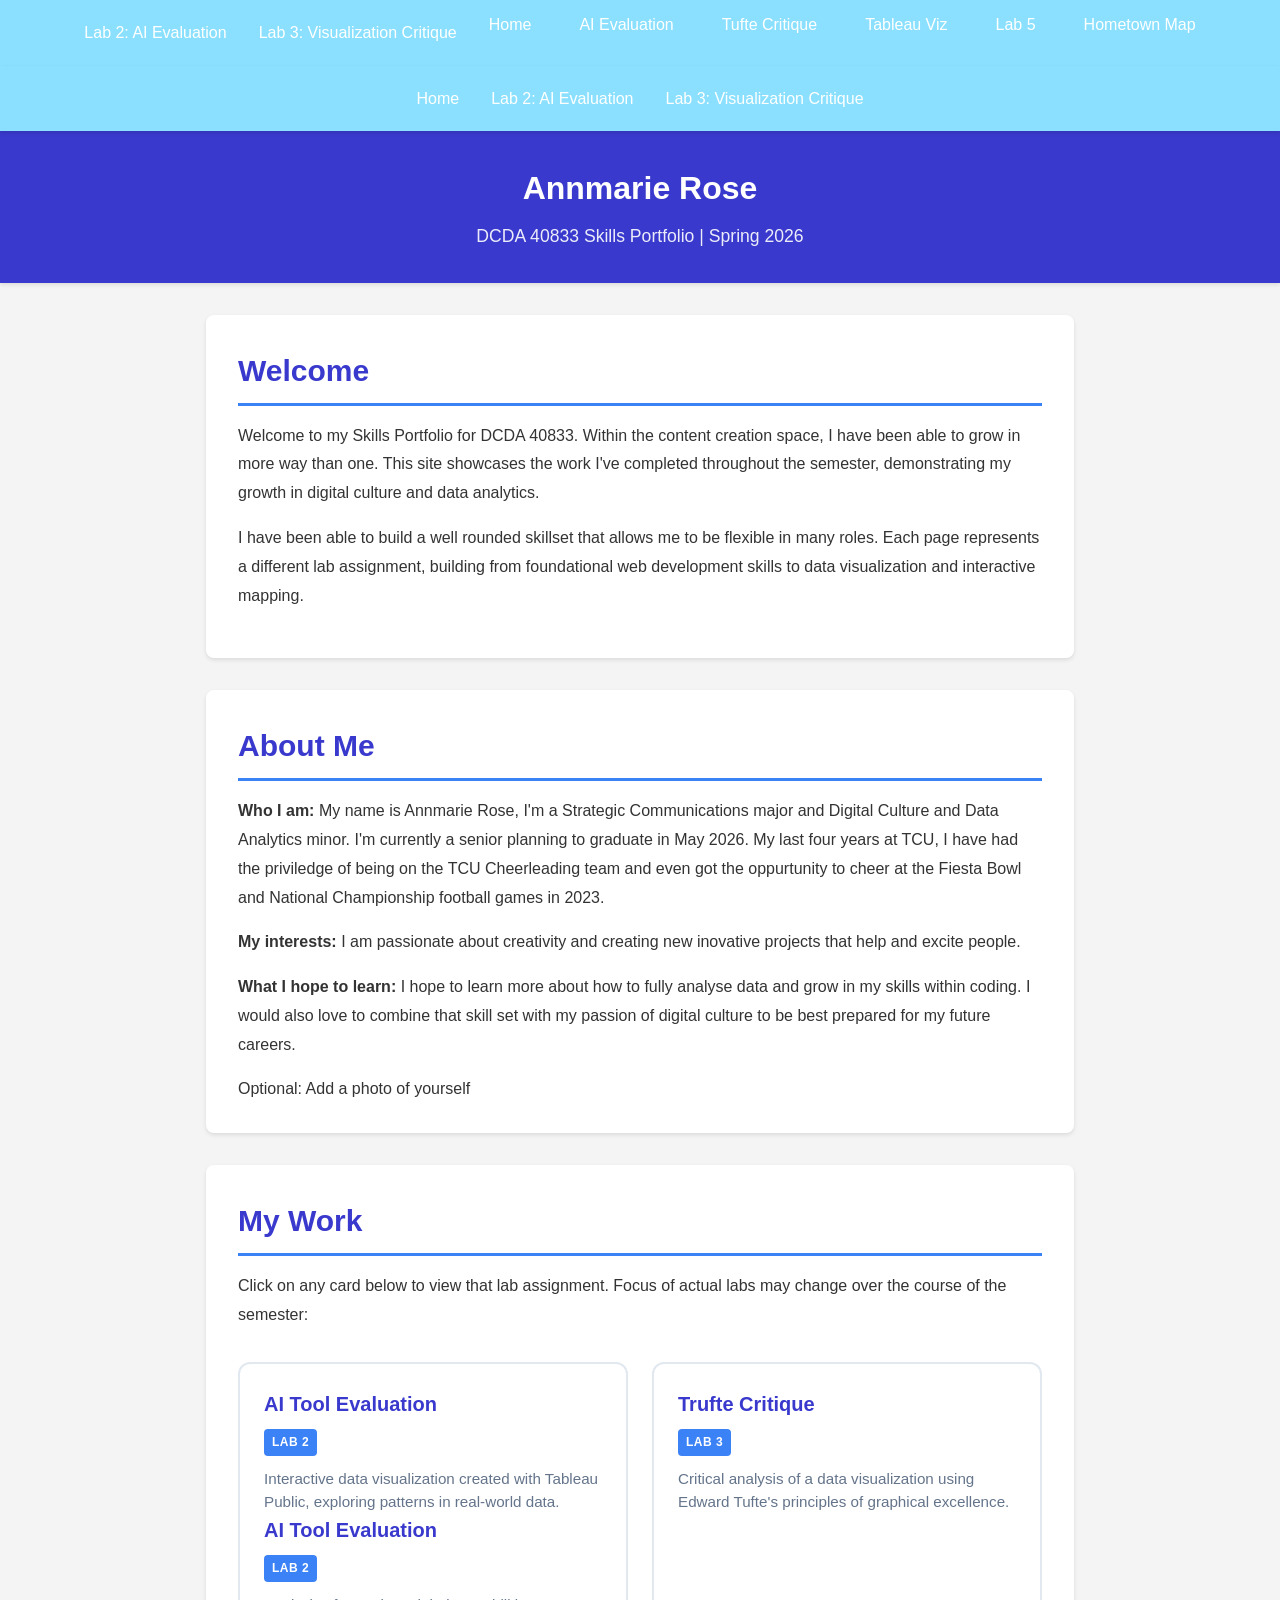
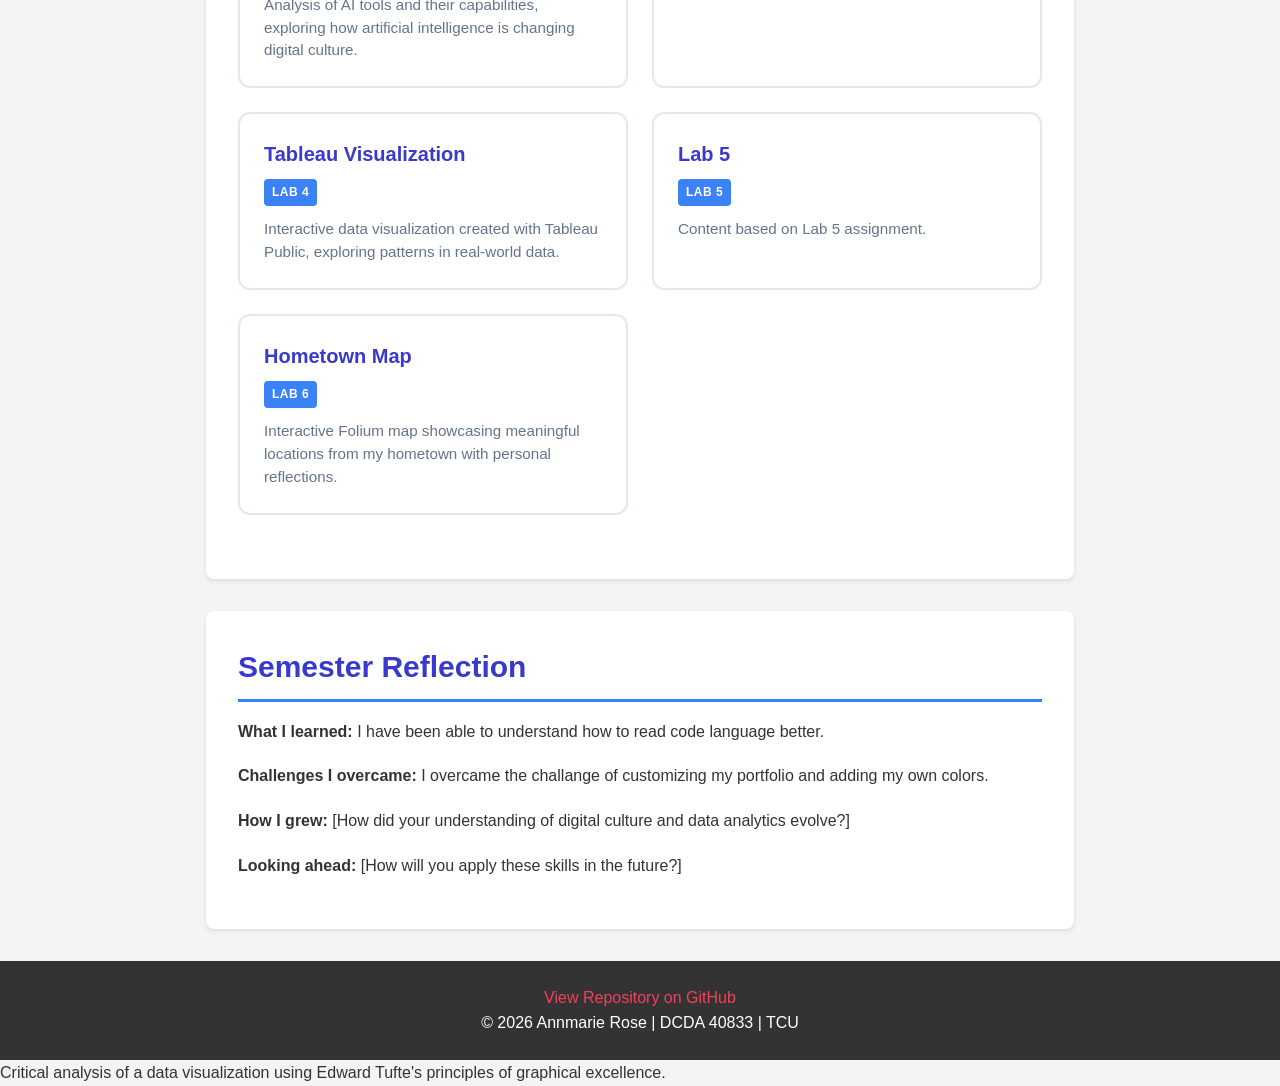
==== index.html @ 7453ef2d "Update index.html" ====
<!DOCTYPE html>
<html lang="en">
<head>
    <meta charset="UTF-8">
    <meta name="viewport" content="width=device-width, initial-scale=1.0">
    <meta name="description" content="Skills Portfolio showcasing work from DCDA 40833">
    <meta name="author" content="Your Name">
    <title>Annmarie Rose | DCDA 40833 Skills Portfolio</title>
    <link rel="stylesheet" href="css/styles.css">
</head>
<body>
    <!-- Navigation: Links to all portfolio pages -->
    <nav>
        <a href="lab02.html">Lab 2: AI Evaluation</a>
        <a href="lab03.html">Lab 3: Visualization Critique</a>
        <ul>
            <li><a href="index.html">Home</a></li>
            <li><a href="ai-evaluation.html">AI Evaluation</a></li>
            <li><a href="tufte-critique.html">Tufte Critique</a></li>
            <li><a href="tableau-visualization.html">Tableau Viz</a></li>
            <li><a href="lab05.html">Lab 5</a></li>
            <li><a href="hometown-map.html">Hometown Map</a></li>
        </ul>
    </nav>
    <nav>
    <a href="index.html">Home</a>
    <a href="lab02.html">Lab 2: AI Evaluation</a>
    <a href="lab03.html">Lab 3: Visualization Critique</a>
</nav>

    <!-- Header: Your name and course info -->
    <header>
        <h1>Annmarie Rose</h1>
        <p>DCDA 40833 Skills Portfolio | Spring 2026</p>
    </header>

    <main>
        <!-- Welcome Section: Brief introduction to your portfolio -->
        <section id="welcome">
            <h2>Welcome</h2>
            <!-- TODO: Write a brief introduction (2-3 sentences) about your portfolio -->
            <p>Welcome to my Skills Portfolio for DCDA 40833. Within the content creation space, I have been able to grow in more way than one. This site showcases the work I've completed throughout the semester, demonstrating my growth in digital culture and data analytics.</p>
            <p>I have been able to build a well rounded skillset that allows me to be flexible in many roles. Each page represents a different lab assignment, building from foundational web development skills to data visualization and interactive mapping.</p>
        </section>
<!-- I really liked the sample sentances, so i added onto those to make it sound more like me, but still professional and focus on my passion for content creation -->
        <!-- About Section: Tell visitors about yourself -->
        <section id="about">
            <h2>About Me</h2>
            <!-- TODO: Replace this placeholder content with information about yourself -->
            <p><strong>Who I am:</strong> My name is Annmarie Rose, I'm a Strategic Communications major and Digital Culture and Data Analytics minor. I'm currently a senior planning to graduate in May 2026. My last four years at TCU, I have had the priviledge of being on the TCU Cheerleading team and even got the oppurtunity to cheer at the Fiesta Bowl and National Championship football games in 2023. </p>
            <p><strong>My interests:</strong> I am passionate about creativity and creating new inovative projects that help and excite people.</p>
            <p><strong>What I hope to learn:</strong> I hope to learn more about how to fully analyse data and grow in my skills within coding. I would also love to combine that skill set with my passion of digital culture to be best prepared for my future careers.</p>
<!-- I chose to answer these questions this because I want people to see that I am a positive and hard working idividual who is always willing to learn and grow. -->
            Optional: Add a photo of yourself
    
            <!--
            <figure class="viz-container">
                <img src="images/profile-photo.jpg" alt="Annmarie Rose">
            </figure>
            -->
            <!-- I chose this picture of me because it is professional, light and has a positive feel, and fits my blue theme -->
        </section>
<!-- I chose the colors to be blue throughout my website because i think blue is refreshing and is also my favorite color -->
        <!-- Portfolio Section: Links to all lab pages -->
        <section id="portfolio">
            <h2>My Work</h2>
            <p>Click on any card below to view that lab assignment. Focus of actual labs may change over the course of the semester:</p>
<!-- I left this the way it was becauase it is clear and straight to the point -->
            <!-- Portfolio Grid: Cards linking to each lab page -->
            <div class="portfolio-grid">

                <!-- Lab 2: AI Tool Evaluation -->
                    <a href="lab02.html" class="portfolio-card">
                    <h3>AI Tool Evaluation</h3>
                    <span class="lab-tag">Lab 2</span>
                    <p>Interactive data visualization created with Tableau Public, exploring patterns in real-world data.</p>
                    <h3>AI Tool Evaluation</h3>
                    <span class="lab-tag">Lab 2</span>
                    <p>Analysis of AI tools and their capabilities, exploring how artificial intelligence is changing digital culture.</p>
                </a>

                <!-- Lab 3: Tufte Critique -->
                <a href="lab03.html" class="portfolio-card">
                    <h3>Trufte Critique</h3>
                    <span class="lab-tag">Lab 3</span>
                    <p>Critical analysis of a data visualization using Edward Tufte's principles of graphical excellence.</p>
                </a>

                <!-- Lab 4: Tableau Visualization -->
                <a href="lob04.html" class="portfolio-card">
                    <h3>Tableau Visualization</h3>
                    <span class="lab-tag">Lab 4</span>
                    <p>Interactive data visualization created with Tableau Public, exploring patterns in real-world data.</p>
                </a>

                <!-- Lab 5: TBD -->
                <a href="lab5.html" class="portfolio-card">
                    <h3>Lab 5</h3>
                    <span class="lab-tag">Lab 5</span>
                    <p>Content based on Lab 5 assignment.</p>
                </a>

                <!-- Lab 6: Hometown Map -->
                <a href="hometown-map.html" class="portfolio-card">
                    <h3>Hometown Map</h3>
                    <span class="lab-tag">Lab 6</span>
                    <p>Interactive Folium map showcasing meaningful locations from my hometown with personal reflections.</p>
                </a>

            </div>
        </section>

        <!-- Reflection Section: Optional semester reflection -->
        <section id="reflection">
            <h2>Semester Reflection</h2>
            <!-- TODO: After completing all labs, write a reflection on your growth -->
            <p><strong>What I learned:</strong> I have been able to understand how to read code language better.</p>
            <p><strong>Challenges I overcame:</strong> I overcame the challange of customizing my portfolio and adding my own colors.</p>
            <p><strong>How I grew:</strong> [How did your understanding of digital culture and data analytics evolve?]</p>
            <p><strong>Looking ahead:</strong> [How will you apply these skills in the future?]</p>
        </section>
    </main>

    <!-- Footer: Links and copyright -->
    <footer>
        <p><a href="https://github.com/annmarierrose/annmarierrose">View Repository on GitHub</a></p>
        <p>&copy; 2026 Annmarie Rose | DCDA 40833 | TCU</p>
    </footer>
</body>
</html>
Critical analysis of a data visualization using Edward Tufte's principles of graphical excellence.
---- css/styles.css ----
/* =========================
   DCDA 40833 Skills Portfolio Template
   CSS Stylesheet for Student Portfolios
   ========================= */

/* =========================
   CSS Variables (Color Scheme)
   ========================= */
:root {
    --primary-color: #3939cd;      /* Ocean Blue */
    --secondary-color: #3b82f6;    /* Light Blue */
    --accent-color: #f43f5e;       /* Coral accent */
    --text-color: #333;            /* Dark gray for text */
    --text-secondary: #64748b;     /* Lighter gray for captions */
    --bg-color: #f4f4f4;           /* Light background */
    --white: #ffffff;
}

/* =========================
   Basic Reset & Typography
   ========================= */
* {
    margin: 0;
    padding: 0;
    box-sizing: border-box;
}

html {
    scroll-behavior: smooth;       /* Smooth scrolling for anchor links */
}

body {
    font-family: -apple-system, BlinkMacSystemFont, 'Segoe UI', 'Roboto', 'Helvetica Neue', Arial, sans-serif;
    line-height: 1.6;
    color: var(--text-color);
    background-color: var(--bg-color);
}

/* =========================
   Header & Navigation
   ========================= */
/* Style semantic tags directly - no classes needed! */
header {
    background-color: var(--primary-color);
    color: white;
    padding: 2rem 0;
    text-align: center;
    box-shadow: 0 2px 4px rgba(0, 0, 0, 0.1);
}

h1 {
    color: white;
    margin: 0 0 0.5rem 0;
    font-size: 2rem;
}

header p {
    margin: 0;
    opacity: 0.9;
    font-size: 1.1rem;
}

nav {
    background-color: #8be0ff;
    padding: 0.75rem;
    display: flex;              /* Make nav a flex container */
    justify-content: center;    /* Center the ul inside nav */
    position: sticky;           /* Stick to top when scrolling */
    top: 0;
    z-index: 100;
    box-shadow: 0 2px 4px rgba(0, 0, 0, 0.1);
}

/* Style the navigation list */
nav ul {
    list-style: none;           /* Remove bullets */
    padding: 0;                 /* Remove default padding */
    margin: 0;                  /* Remove default margin */
    display: flex;              /* Arrange items horizontally */
    flex-direction: row;        /* Explicit: horizontal on desktop */
    justify-content: center;    /* Center the items */
    gap: 1rem;                  /* Space between items */
    flex-wrap: wrap;            /* Wrap on small screens */
}

nav li {
    list-style: none;           /* Extra insurance - remove bullets */
}

nav a {
    color: white;
    text-decoration: none;
    padding: 0.5rem 1rem;
    transition: background-color 0.3s ease;
    border-radius: 4px;
}

nav a:hover {
    background-color: var(--primary-color);
}

/* =========================
   Main Content
   ========================= */
/* Style main semantic tag directly */
main {
    max-width: 900px;          /* Don't get too wide */
    margin: 2rem auto;         /* Center horizontally */
    padding: 0 1rem;           /* Space on sides for mobile */
}

/* All sections inside main get consistent styling */
main section {
    background-color: white;
    padding: 2rem;
    margin-bottom: 2rem;       /* Space between sections */
    border-radius: 8px;        /* Rounded corners */
    box-shadow: 0 2px 4px rgba(0, 0, 0, 0.1);
}

/* Style h2 headings inside sections */
main section h2 {
    color: var(--primary-color);
    border-bottom: 3px solid var(--secondary-color);
    padding-bottom: 0.5rem;
    margin-bottom: 1rem;
    font-size: 1.875rem;
}

main section h3 {
    color: var(--text-color);
    margin-top: 1.5rem;
    margin-bottom: 0.75rem;
    font-size: 1.5rem;
}

/* Paragraphs inside sections */
main section p {
    margin-bottom: 1rem;
    line-height: 1.8;
}

/* Lists inside sections */
main section ul,
main section ol {
    margin: 1rem 0 1rem 2rem;
    line-height: 1.8;
}

main section li {
    margin-bottom: 0.5rem;
}

/* =========================
   Data Visualizations
   ========================= */
/* Container for charts and images */
.viz-container {
    margin: 2rem 0;
    text-align: center;
}

.viz-container img {
    max-width: 100%;           /* Responsive: never wider than container */
    height: auto;              /* Maintain aspect ratio */
    border-radius: 8px;
    box-shadow: 0 4px 6px rgba(0, 0, 0, 0.1);
    margin-bottom: 0.5rem;
}

/* Figure captions */
.viz-container figcaption {
    font-style: italic;
    color: var(--text-secondary);
    font-size: 0.9rem;
    margin-top: 0.5rem;
}

/* Grid layout for multiple visualizations */
.viz-grid {
    display: grid;
    grid-template-columns: repeat(auto-fit, minmax(300px, 1fr));
    gap: 1.5rem;
    margin: 2rem 0;
}

/* =========================
   Code Blocks
   ========================= */
/* Improve pre/code styling for Python code */
pre {
    background: #2d2d2d;          /* Dark background */
    color: #f8f8f2;               /* Light text */
    border: none;
    border-radius: 8px;
    padding: 1.5rem;
    overflow-x: auto;
    margin: 1.5rem 0;
    font-size: 0.9rem;
    line-height: 1.5;
}

code {
    font-family: 'SF Mono', Monaco, 'Cascadia Code', 'Roboto Mono', Consolas, 'Courier New', monospace;
}

/* Inline code (inside paragraphs) */
p code, li code {
    background: #f4f4f4;
    color: #c7254e;
    padding: 0.2rem 0.4rem;
    border-radius: 3px;
    font-size: 0.9em;
}

/* Code block titles */
.code-title {
    background: #1e1e1e;
    color: #9cdcfe;
    padding: 0.5rem 1rem;
    border-radius: 8px 8px 0 0;
    font-family: monospace;
    font-size: 0.85rem;
    margin-bottom: -0.5rem;
}

.code-title + pre {
    border-radius: 0 0 8px 8px;
    margin-top: 0;
}

/* =========================
   Data Tables
   ========================= */
table {
    width: 100%;
    border-collapse: collapse;
    margin: 1.5rem 0;
    background: white;
}

th, td {
    padding: 0.75rem 1rem;
    text-align: left;
    border: 1px solid #e2e8f0;
}

th {
    background: var(--primary-color);
    color: white;
    font-weight: 600;
}

tr:nth-child(even) {
    background: #f8f9fa;
}

.results-table {
    font-size: 0.95rem;
    margin: 1.5rem auto;
    max-width: 700px;
}

.results-table td {
    text-align: center;
}

.results-table td:first-child {
    text-align: left;
    font-weight: 500;
}

/* Highlight key rows */
.results-table tr.highlight {
    background: #fff3cd;
    font-weight: bold;
}

/* =========================
   Framework Connections
   ========================= */
.framework-callout {
    background: linear-gradient(135deg, #f0e7f8, #e9d5ff);
    border-left: 5px solid var(--secondary-color);
    border-radius: 8px;
    padding: 1.5rem;
    margin: 2rem 0;
}

.framework-callout h3 {
    color: var(--primary-color);
    margin-top: 0;
}

.framework-callout strong {
    color: var(--secondary-color);
}

/* =========================
   Portfolio Cards
   ========================= */
/* Grid layout for portfolio cards on home page */
.portfolio-grid {
    display: grid;
    grid-template-columns: repeat(auto-fit, minmax(280px, 1fr));
    gap: 1.5rem;
    margin: 2rem 0;
}

/* Individual portfolio card styling */
.portfolio-card {
    display: block;
    background: white;
    border: 2px solid #e2e8f0;
    border-radius: 12px;
    padding: 1.5rem;
    text-decoration: none;
    color: var(--text-color);
    transition: all 0.3s ease;
    position: relative;
}

.portfolio-card:hover {
    border-color: var(--primary-color);
    box-shadow: 0 8px 16px rgba(77, 25, 121, 0.15);
    transform: translateY(-4px);
}

.portfolio-card h3 {
    color: var(--primary-color);
    margin: 0 0 0.5rem 0;
    font-size: 1.25rem;
}

.portfolio-card p {
    color: var(--text-secondary);
    font-size: 0.95rem;
    margin: 0.75rem 0 0 0;
    line-height: 1.5;
}

/* Lab tag badge on portfolio cards */
.lab-tag {
    display: inline-block;
    background: var(--secondary-color);
    color: white;
    font-size: 0.75rem;
    font-weight: 600;
    padding: 0.25rem 0.5rem;
    border-radius: 4px;
    text-transform: uppercase;
    letter-spacing: 0.5px;
}

/* =========================
   Footer (semantic tag)
   ========================= */
footer {
    background-color: #333;
    color: white;
    text-align: center;
    padding: 1.5rem;
    margin-top: 2rem;
}

footer a {
    color: var(--accent-color);
    text-decoration: none;
}

footer a:hover {
    text-decoration: underline;
}

/* =========================
   Responsive Design (Mobile)
   ========================= */
@media (max-width: 768px) {
    header h1 {
        font-size: 1.5rem;     /* Smaller on mobile */
    }

    nav {
        font-size: 0.9rem;
    }

    /* Stack navigation vertically on mobile */
    nav ul {
        flex-direction: column;  /* Change from row to column */
        align-items: center;     /* Center the stacked items */
    }

    nav a {
        display: block;          /* Full width for easier tapping */
        width: 100%;
        text-align: center;
    }

    main section {
        padding: 1rem;         /* Less padding on mobile */
    }

    .viz-grid {
        grid-template-columns: 1fr;  /* Single column on mobile */
    }
}

/* =========================
   Print Styles (Optional)
   ========================= */
@media print {
    nav {
        display: none;
    }

    main section {
        box-shadow: none;
        page-break-inside: avoid;
    }
}
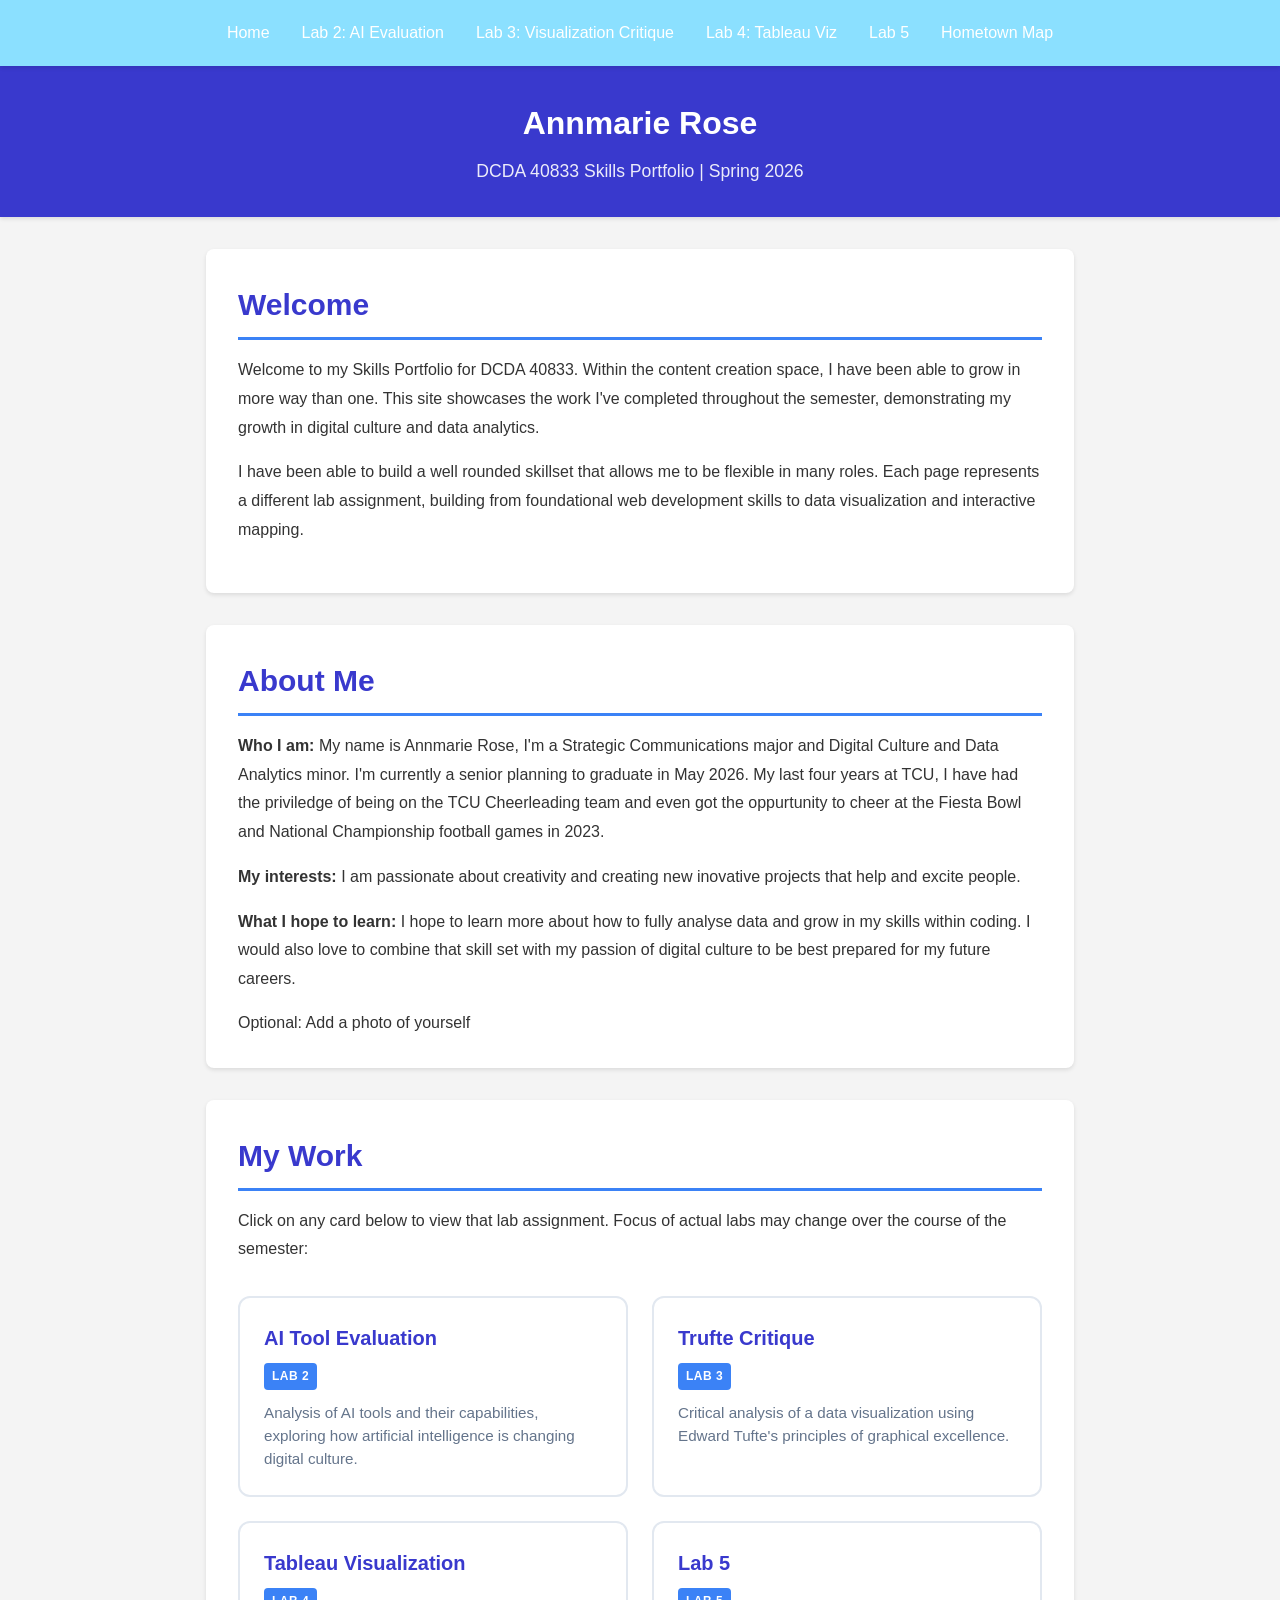
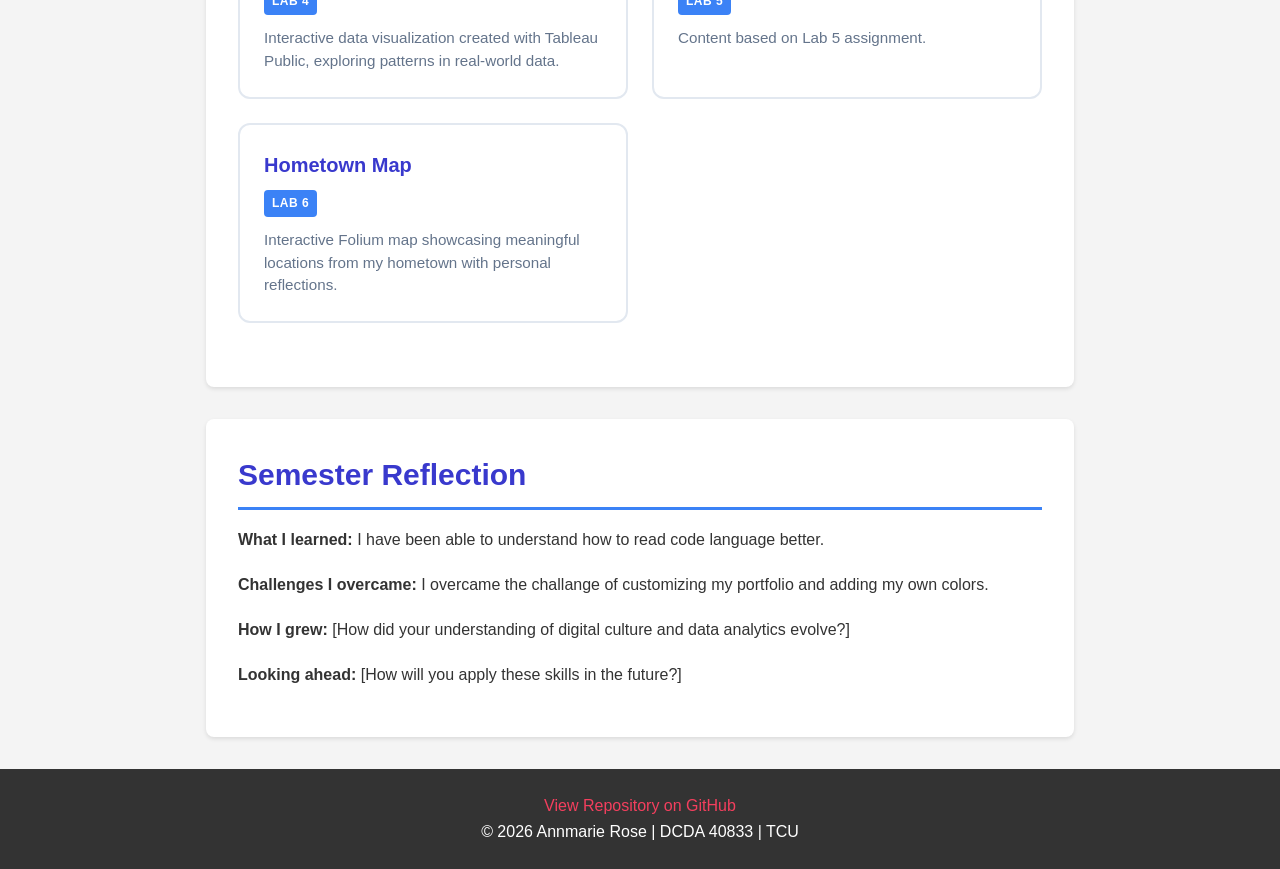
==== commit e148a324: "Update index.html" ====
--- a/index.html
+++ b/index.html
@@ -11,22 +11,13 @@
 <body>
     <!-- Navigation: Links to all portfolio pages -->
     <nav>
+        <a href="index.html">Home</a>
         <a href="lab02.html">Lab 2: AI Evaluation</a>
         <a href="lab03.html">Lab 3: Visualization Critique</a>
-        <ul>
-            <li><a href="index.html">Home</a></li>
-            <li><a href="ai-evaluation.html">AI Evaluation</a></li>
-            <li><a href="tufte-critique.html">Tufte Critique</a></li>
-            <li><a href="tableau-visualization.html">Tableau Viz</a></li>
-            <li><a href="lab05.html">Lab 5</a></li>
-            <li><a href="hometown-map.html">Hometown Map</a></li>
-        </ul>
+        <a href="lob04.html">Lab 4: Tableau Viz</a>
+        <a href="lab5.html">Lab 5</a>
+        <a href="hometown-map.html">Hometown Map</a>
     </nav>
-    <nav>
-    <a href="index.html">Home</a>
-    <a href="lab02.html">Lab 2: AI Evaluation</a>
-    <a href="lab03.html">Lab 3: Visualization Critique</a>
-</nav>
 
     <!-- Header: Your name and course info -->
     <header>
@@ -70,10 +61,7 @@
             <div class="portfolio-grid">
 
                 <!-- Lab 2: AI Tool Evaluation -->
-                    <a href="lab02.html" class="portfolio-card">
-                    <h3>AI Tool Evaluation</h3>
-                    <span class="lab-tag">Lab 2</span>
-                    <p>Interactive data visualization created with Tableau Public, exploring patterns in real-world data.</p>
+                <a href="lab02.html" class="portfolio-card">
                     <h3>AI Tool Evaluation</h3>
                     <span class="lab-tag">Lab 2</span>
                     <p>Analysis of AI tools and their capabilities, exploring how artificial intelligence is changing digital culture.</p>
@@ -127,5 +115,4 @@
         <p>&copy; 2026 Annmarie Rose | DCDA 40833 | TCU</p>
     </footer>
 </body>
-</html>
-Critical analysis of a data visualization using Edward Tufte's principles of graphical excellence.+</html>
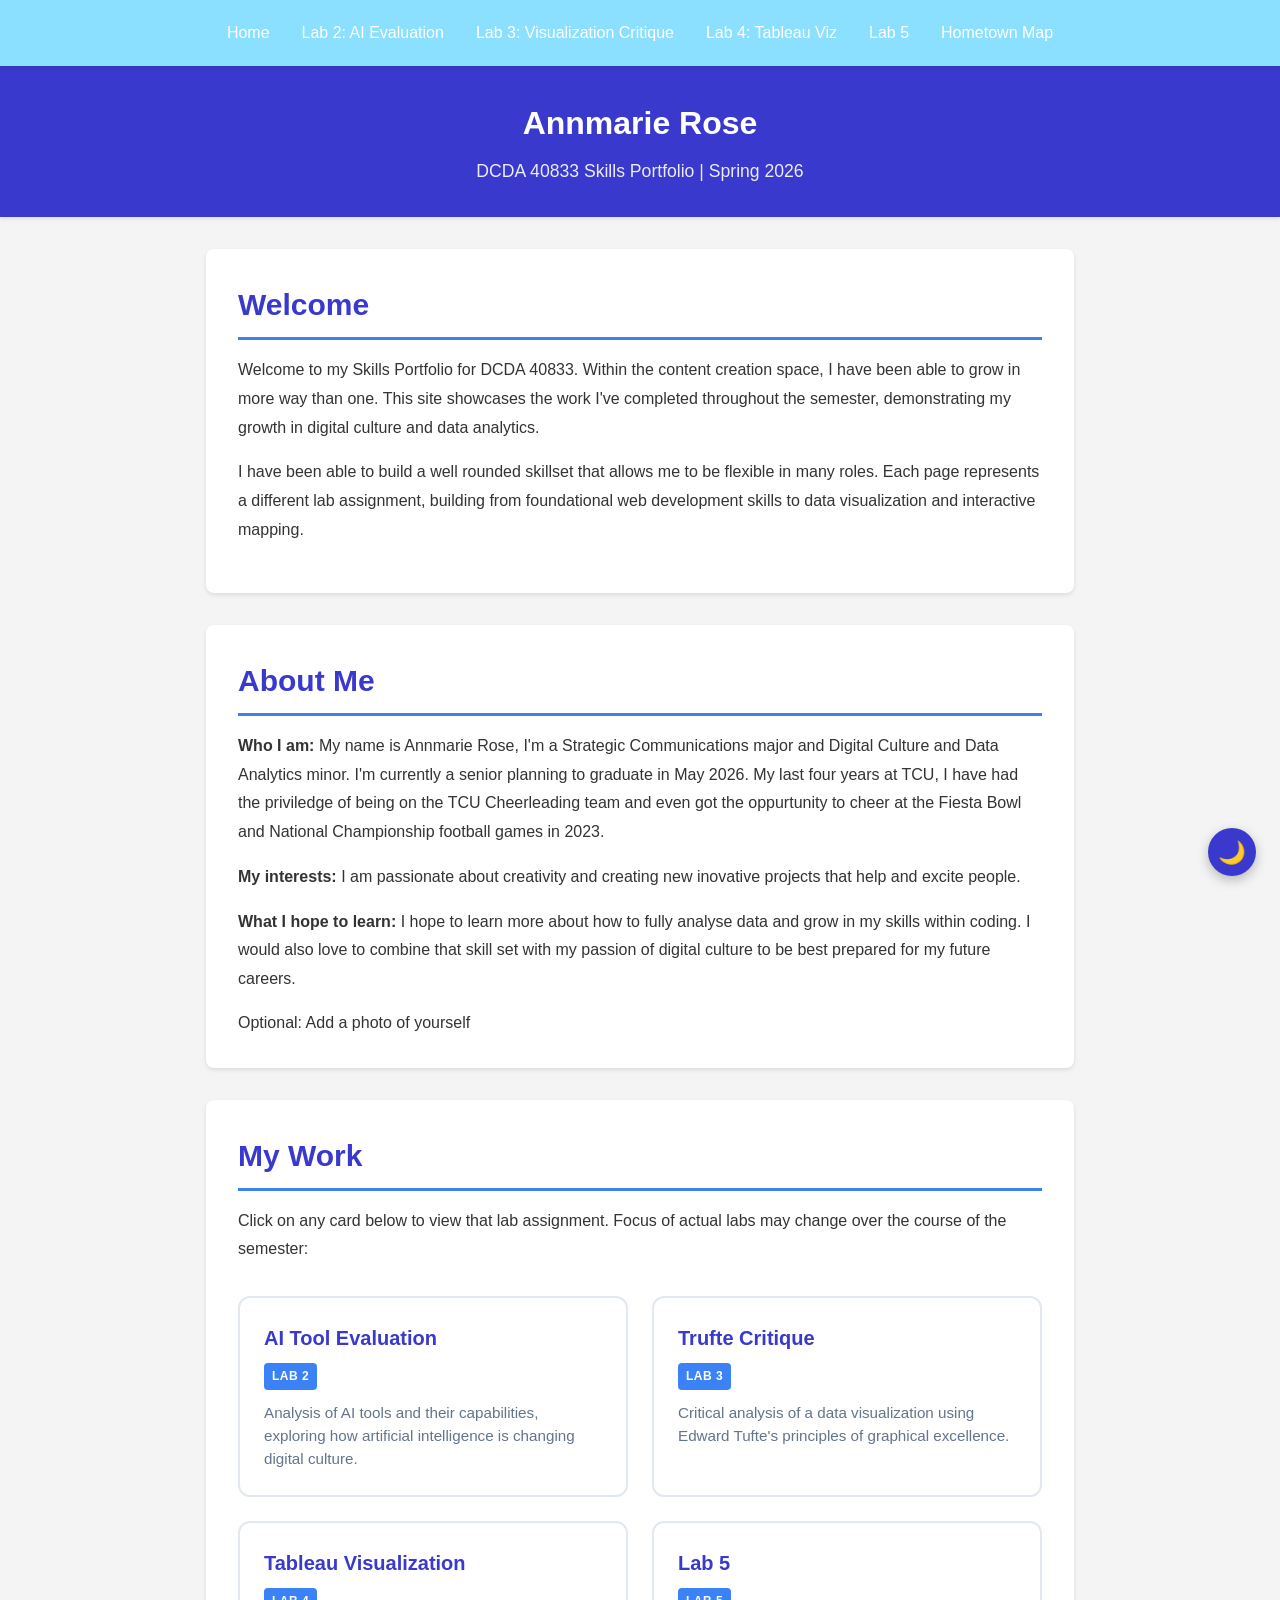
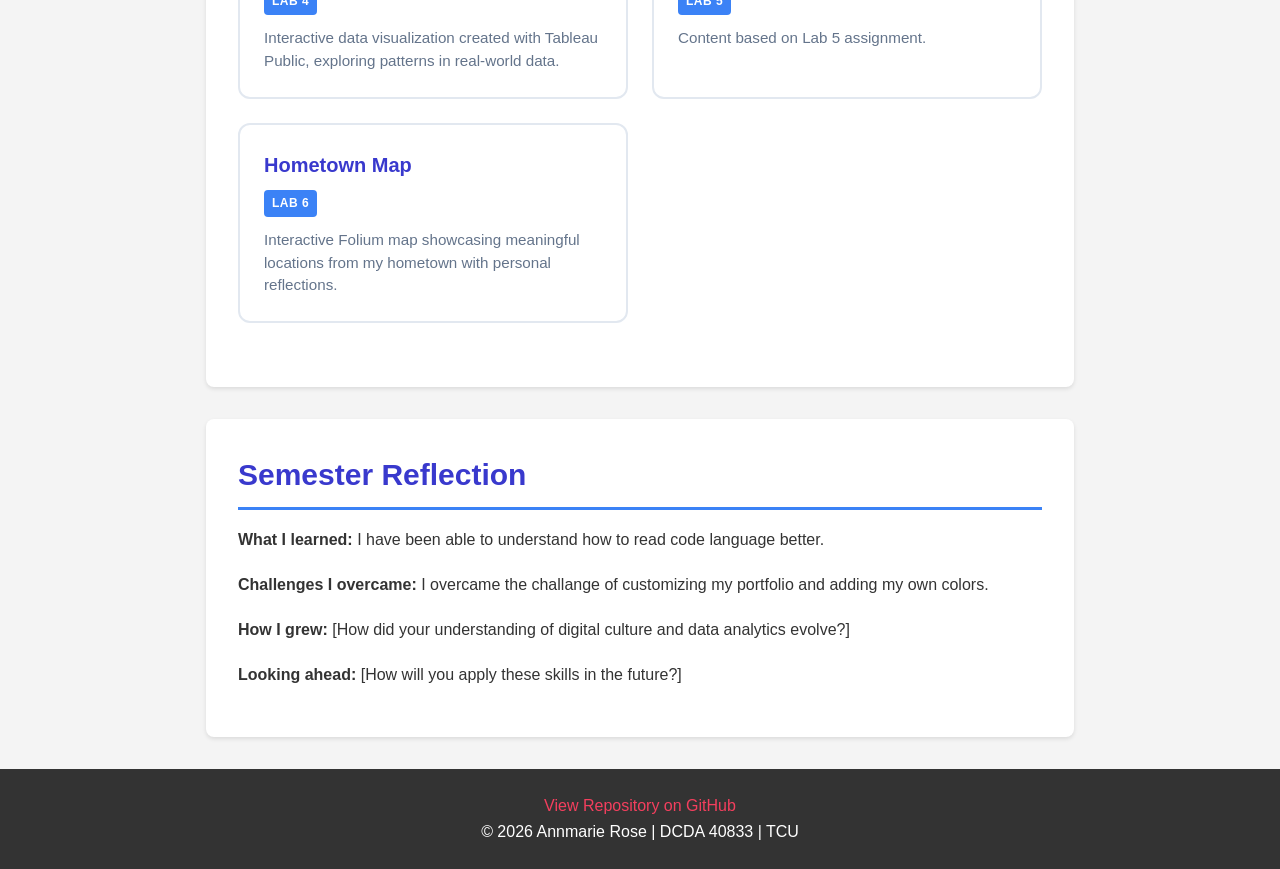
==== commit 6644d800: "Update index.html" ====
--- a/index.html
+++ b/index.html
@@ -109,10 +109,21 @@
         </section>
     </main>
 
+    <!-- Dark Mode Toggle Button -->
+    <button class="dark-mode-toggle" aria-label="Toggle dark mode">🌙</button>
+
     <!-- Footer: Links and copyright -->
     <footer>
         <p><a href="https://github.com/annmarierrose/annmarierrose">View Repository on GitHub</a></p>
         <p>&copy; 2026 Annmarie Rose | DCDA 40833 | TCU</p>
     </footer>
+
+    <script>
+        const toggle = document.querySelector('.dark-mode-toggle');
+        toggle.addEventListener('click', () => {
+            document.body.classList.toggle('dark-mode');
+            toggle.textContent = document.body.classList.contains('dark-mode') ? '☀️' : '🌙';
+        });
+    </script>
 </body>
 </html>
--- a/css/styles.css
+++ b/css/styles.css
@@ -418,3 +418,119 @@
         page-break-inside: avoid;
     }
 }
+
+/* =========================
+   Dark Mode Toggle Button
+   ========================= */
+.dark-mode-toggle {
+    position: fixed;
+    bottom: 1.5rem;
+    right: 1.5rem;
+    z-index: 1000;
+    background: var(--primary-color);
+    color: white;
+    border: none;
+    border-radius: 50%;
+    width: 48px;
+    height: 48px;
+    font-size: 1.4rem;
+    cursor: pointer;
+    box-shadow: 0 4px 12px rgba(0, 0, 0, 0.25);
+    transition: background-color 0.3s ease, transform 0.2s ease;
+    display: flex;
+    align-items: center;
+    justify-content: center;
+}
+
+.dark-mode-toggle:hover {
+    transform: scale(1.1);
+}
+
+/* =========================
+   Dark Mode Overrides
+   ========================= */
+body.dark-mode {
+    --text-color: #e2e8f0;
+    --text-secondary: #94a3b8;
+    --bg-color: #1a1a2e;
+    --white: #1e1e2f;
+}
+
+body.dark-mode header {
+    background-color: #16213e;
+}
+
+body.dark-mode nav {
+    background-color: #0f3460;
+}
+
+body.dark-mode h1 {
+    color: #e2e8f0;
+}
+
+body.dark-mode main section {
+    background-color: #1e1e2f;
+    box-shadow: 0 2px 4px rgba(0, 0, 0, 0.3);
+}
+
+body.dark-mode main section h2 {
+    color: var(--secondary-color);
+    border-bottom-color: var(--secondary-color);
+}
+
+body.dark-mode main section h3 {
+    color: #cbd5e1;
+}
+
+body.dark-mode table {
+    background: #1e1e2f;
+}
+
+body.dark-mode th {
+    background: #16213e;
+}
+
+body.dark-mode td {
+    border-color: #334155;
+}
+
+body.dark-mode tr:nth-child(even) {
+    background: #252540;
+}
+
+body.dark-mode .portfolio-card {
+    background: #1e1e2f;
+    border-color: #334155;
+    color: var(--text-color);
+}
+
+body.dark-mode .portfolio-card:hover {
+    border-color: var(--secondary-color);
+    box-shadow: 0 8px 16px rgba(59, 130, 246, 0.2);
+}
+
+body.dark-mode .portfolio-card h3 {
+    color: var(--secondary-color);
+}
+
+body.dark-mode .framework-callout {
+    background: linear-gradient(135deg, #1e1e2f, #252540);
+    border-left-color: var(--secondary-color);
+}
+
+body.dark-mode p code, body.dark-mode li code {
+    background: #252540;
+    color: #f8a4b8;
+}
+
+body.dark-mode footer {
+    background-color: #0f0f1a;
+}
+
+body.dark-mode .dark-mode-toggle {
+    background: #334155;
+}
+
+body.dark-mode .results-table tr.highlight {
+    background: #3b3520;
+}
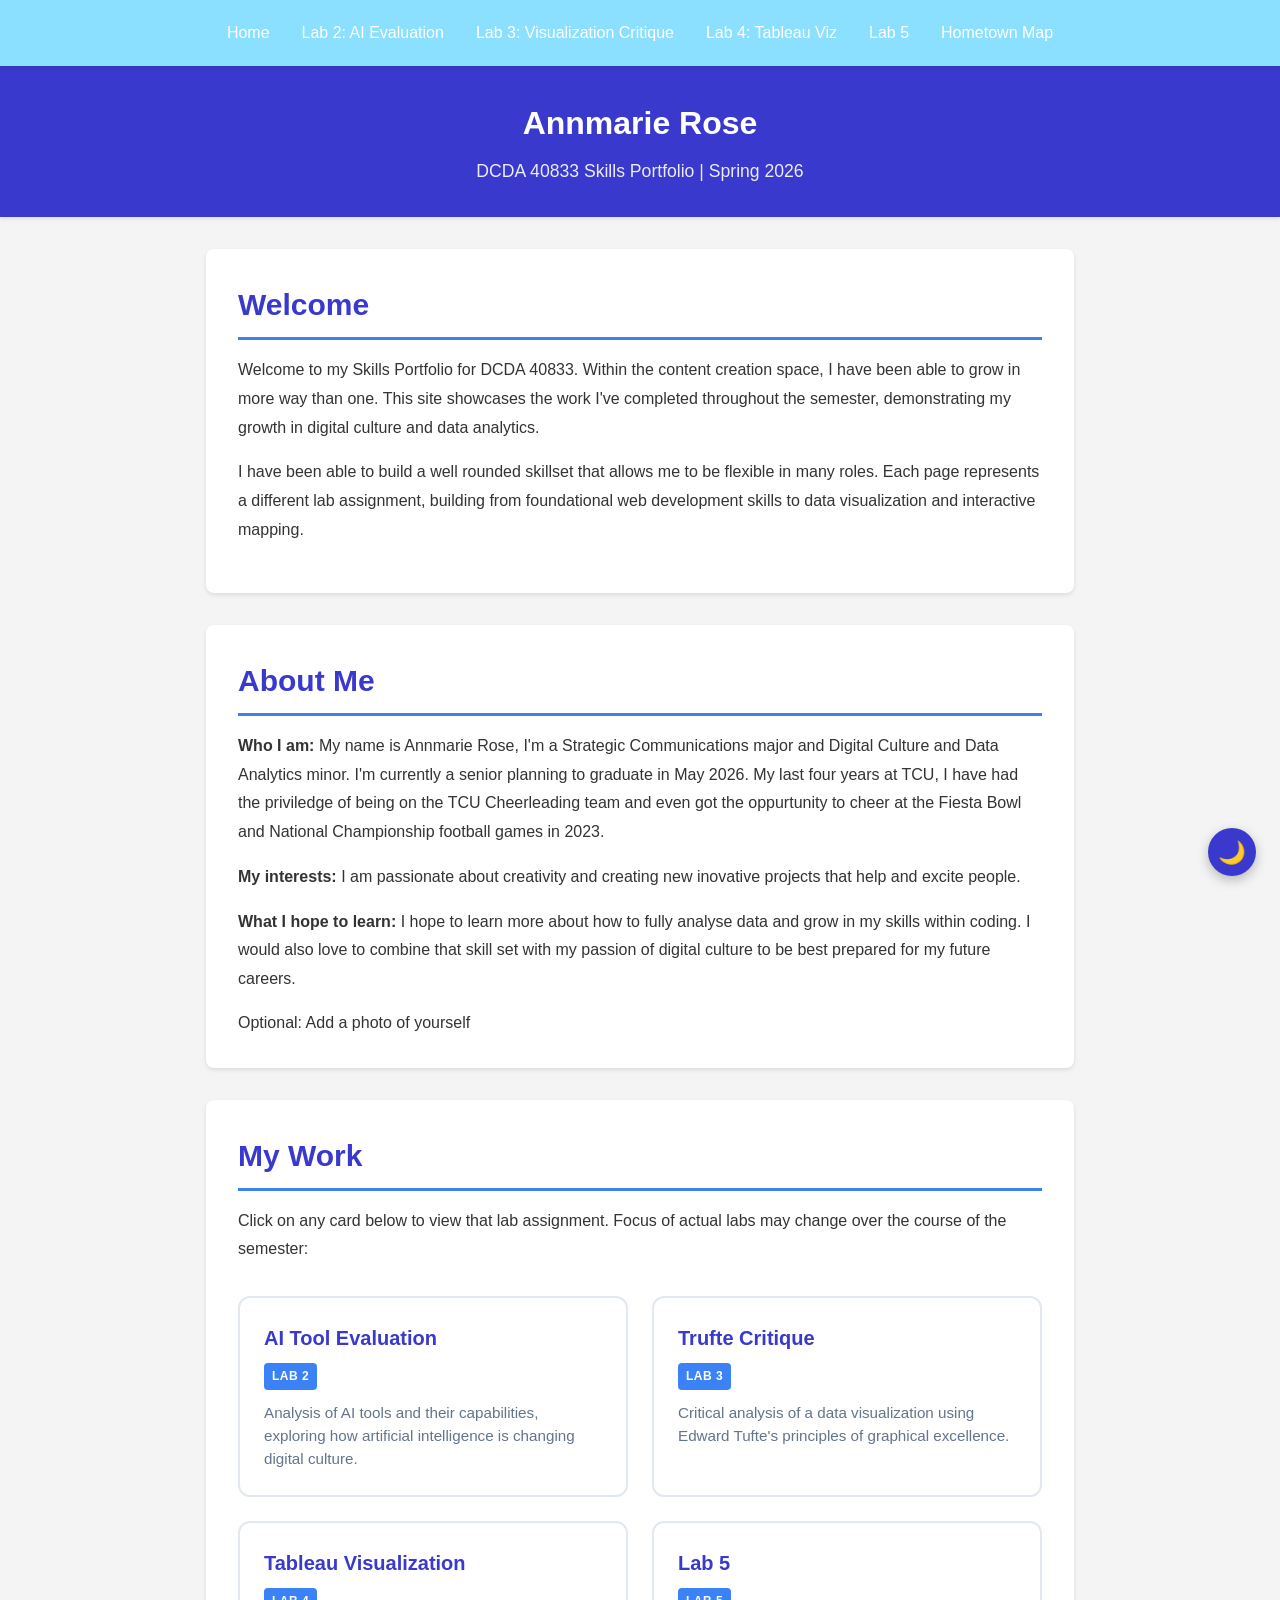
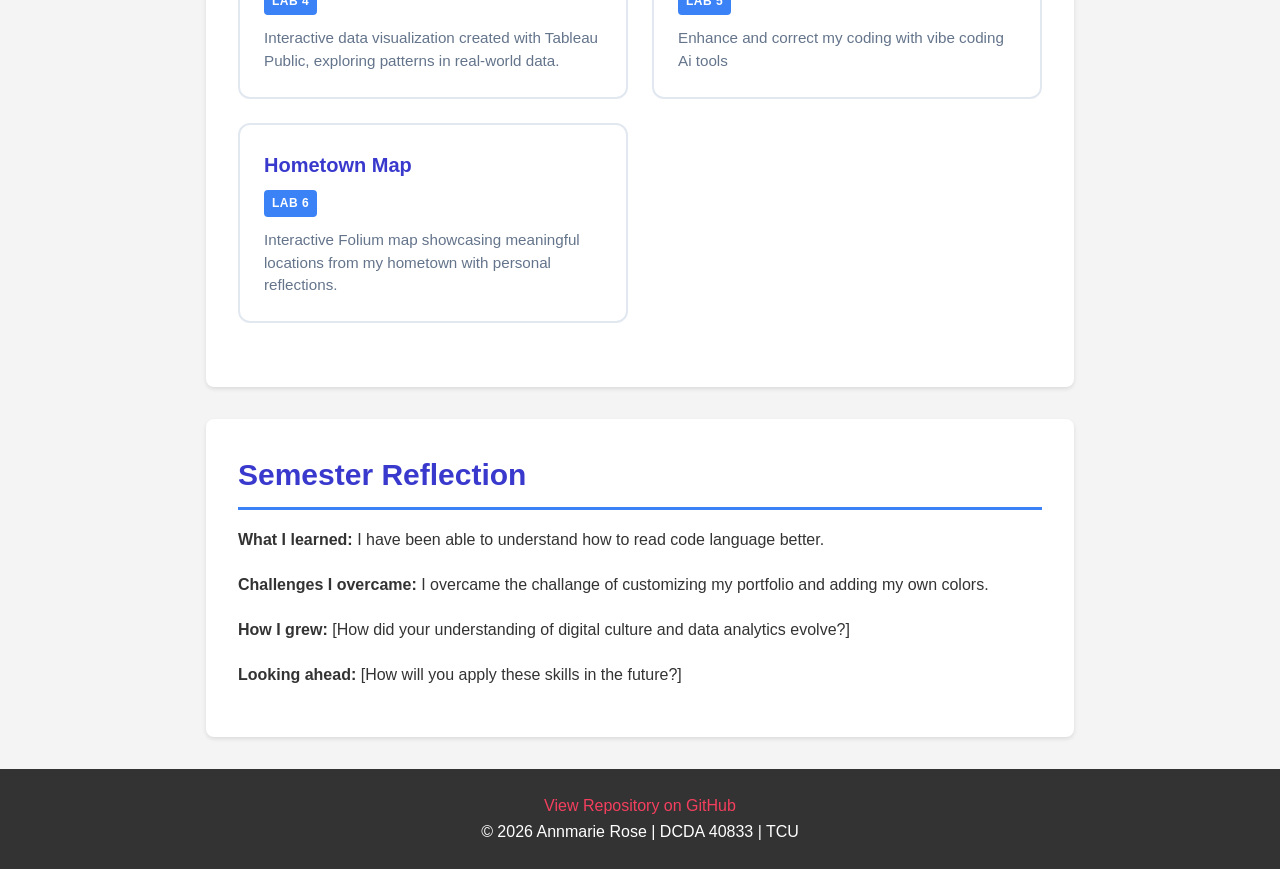
==== commit 982a0fde: "Complete" ====
--- a/index.html
+++ b/index.html
@@ -82,10 +82,10 @@
                 </a>
 
                 <!-- Lab 5: TBD -->
-                <a href="lab5.html" class="portfolio-card">
+                <a href="lab05.html" class="portfolio-card">
                     <h3>Lab 5</h3>
                     <span class="lab-tag">Lab 5</span>
-                    <p>Content based on Lab 5 assignment.</p>
+                    <p>Enhance and correct my coding with vibe coding Ai tools</p>
                 </a>
 
                 <!-- Lab 6: Hometown Map -->
@@ -110,6 +110,7 @@
     </main>
 
     <!-- Dark Mode Toggle Button -->
+     <!-- I wanted to add a unique flair for the viewers of my portfolio. I usually like my screen to be bright with lighter colors, but I know that a lot of people switch their iphones to dark mode and prefer that. This is why I added the dark mode feature with the help of vibe coding. -->
     <button class="dark-mode-toggle" aria-label="Toggle dark mode">🌙</button>
 
     <!-- Footer: Links and copyright -->
--- a/css/styles.css
+++ b/css/styles.css
@@ -161,7 +161,8 @@
 }
 
 .viz-container img {
-    max-width: 100%;           /* Responsive: never wider than container */
+    max-width: 600px;          /* Limit image width */
+    width: 100%;               /* Responsive: shrink on small screens */
     height: auto;              /* Maintain aspect ratio */
     border-radius: 8px;
     box-shadow: 0 4px 6px rgba(0, 0, 0, 0.1);
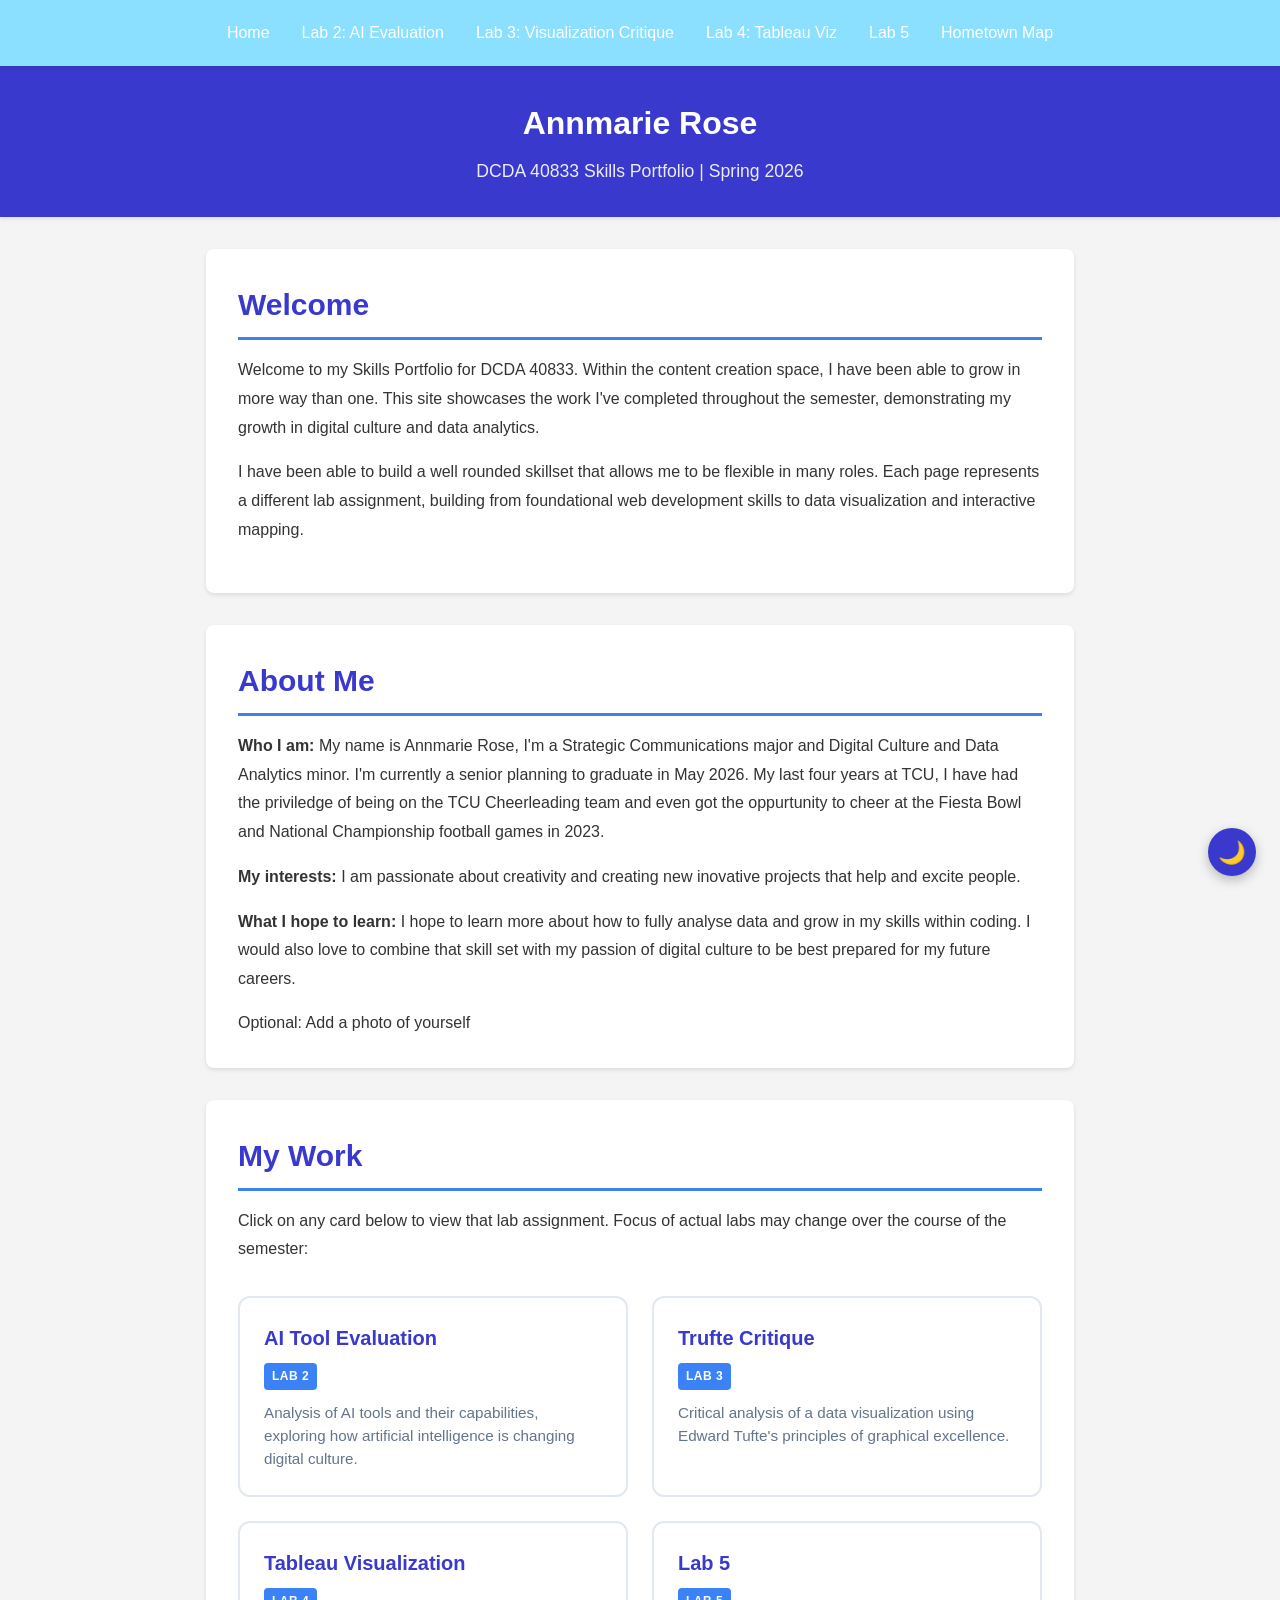
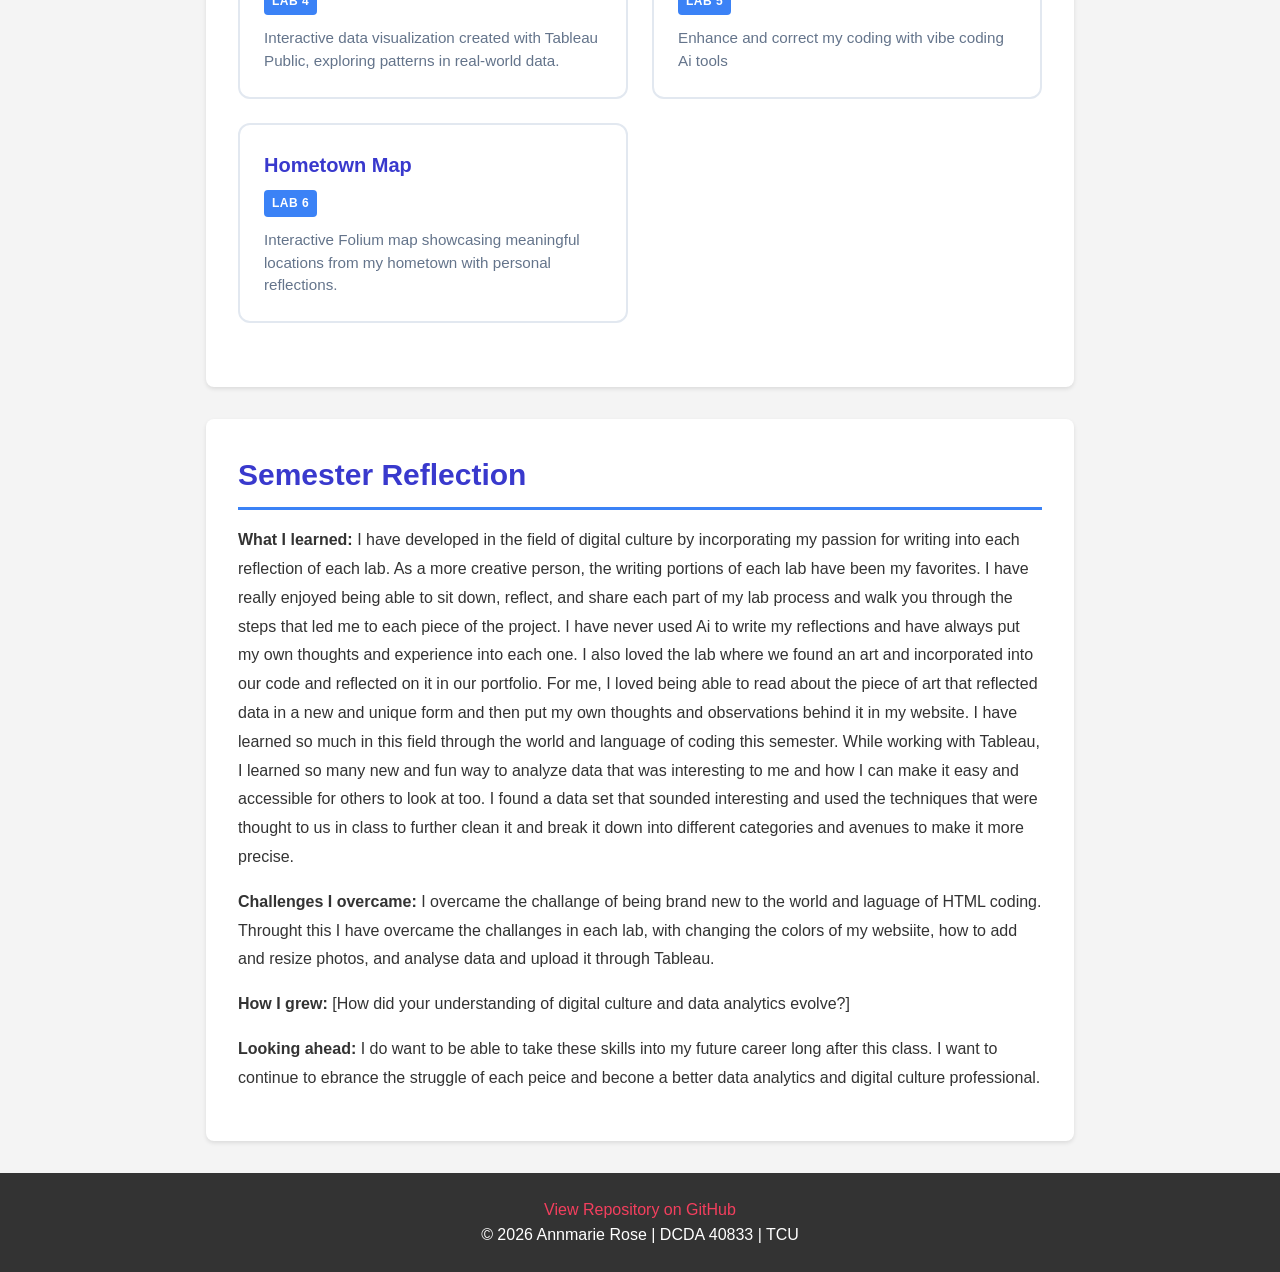
==== commit c15a690f: "Update index.html" ====
--- a/index.html
+++ b/index.html
@@ -102,10 +102,10 @@
         <section id="reflection">
             <h2>Semester Reflection</h2>
             <!-- TODO: After completing all labs, write a reflection on your growth -->
-            <p><strong>What I learned:</strong> I have been able to understand how to read code language better.</p>
-            <p><strong>Challenges I overcame:</strong> I overcame the challange of customizing my portfolio and adding my own colors.</p>
+            <p><strong>What I learned:</strong> I have developed in the field of digital culture by incorporating my passion for writing into each reflection of each lab. As a more creative person, the writing portions of each lab have been my favorites. I have really enjoyed being able to sit down, reflect, and share each part of my lab process and walk you through the steps that led me to each piece of the project. I have never used Ai to write my reflections and have always put my own thoughts and experience into each one. I also loved the lab where we found an art and incorporated into our code and reflected on it in our portfolio. For me, I loved being able to read about the piece of art that reflected data in a new and unique form and then put my own thoughts and observations behind it in my website. I have learned so much in this field through the world and language of coding this semester. While working with Tableau, I learned so many new and fun way to analyze data that was interesting to me and how I can make it easy and accessible for others to look at too. I found a data set that sounded interesting and used the techniques that were thought to us in class to further clean it and break it down into different categories and avenues to make it more precise. </p>
+            <p><strong>Challenges I overcame:</strong> I overcame the challange of being brand new to the world and laguage of HTML coding. Throught this I have overcame the challanges in each lab, with changing the colors of my websiite, how to add and resize photos, and analyse data and upload it through Tableau.</p>
             <p><strong>How I grew:</strong> [How did your understanding of digital culture and data analytics evolve?]</p>
-            <p><strong>Looking ahead:</strong> [How will you apply these skills in the future?]</p>
+            <p><strong>Looking ahead:</strong> I do want to be able to take these skills into my future career long after this class. I want to continue to ebrance the struggle of each peice and becone a better data analytics and digital culture professional.</p>
         </section>
     </main>
 
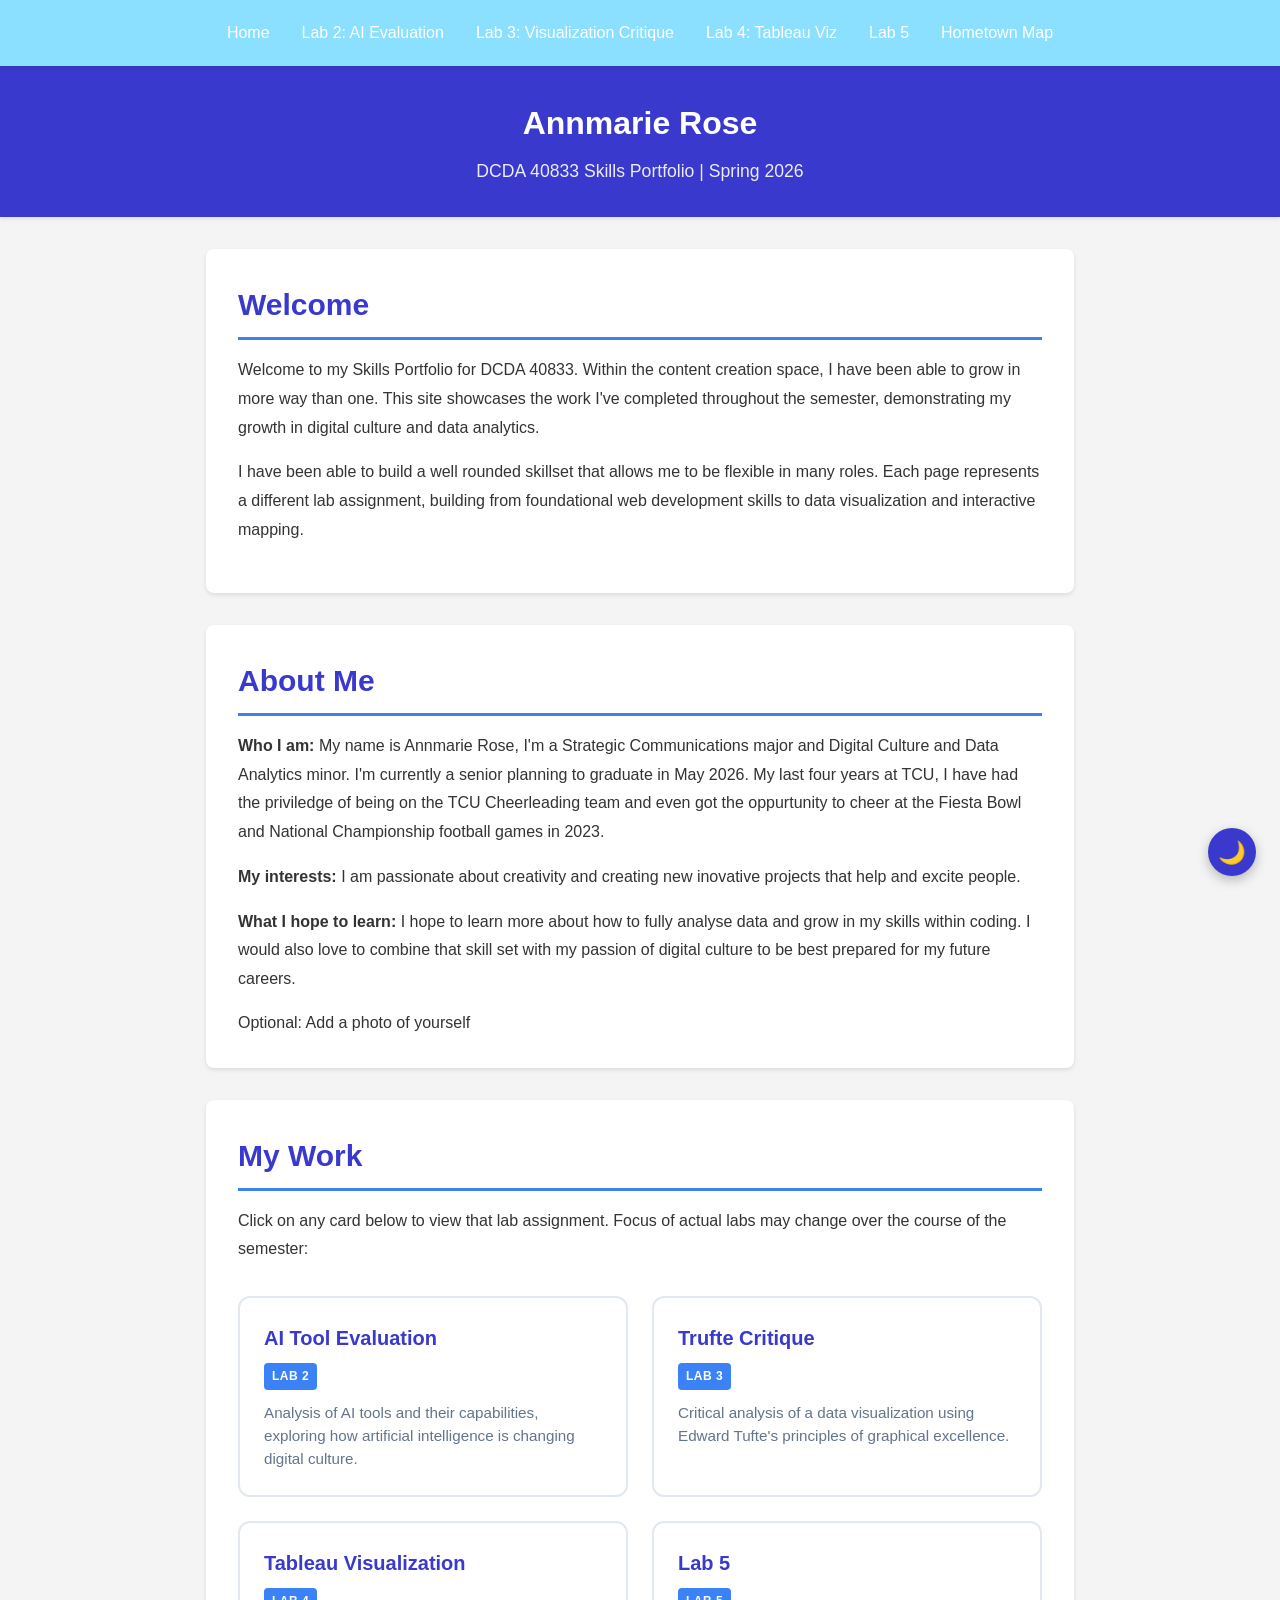
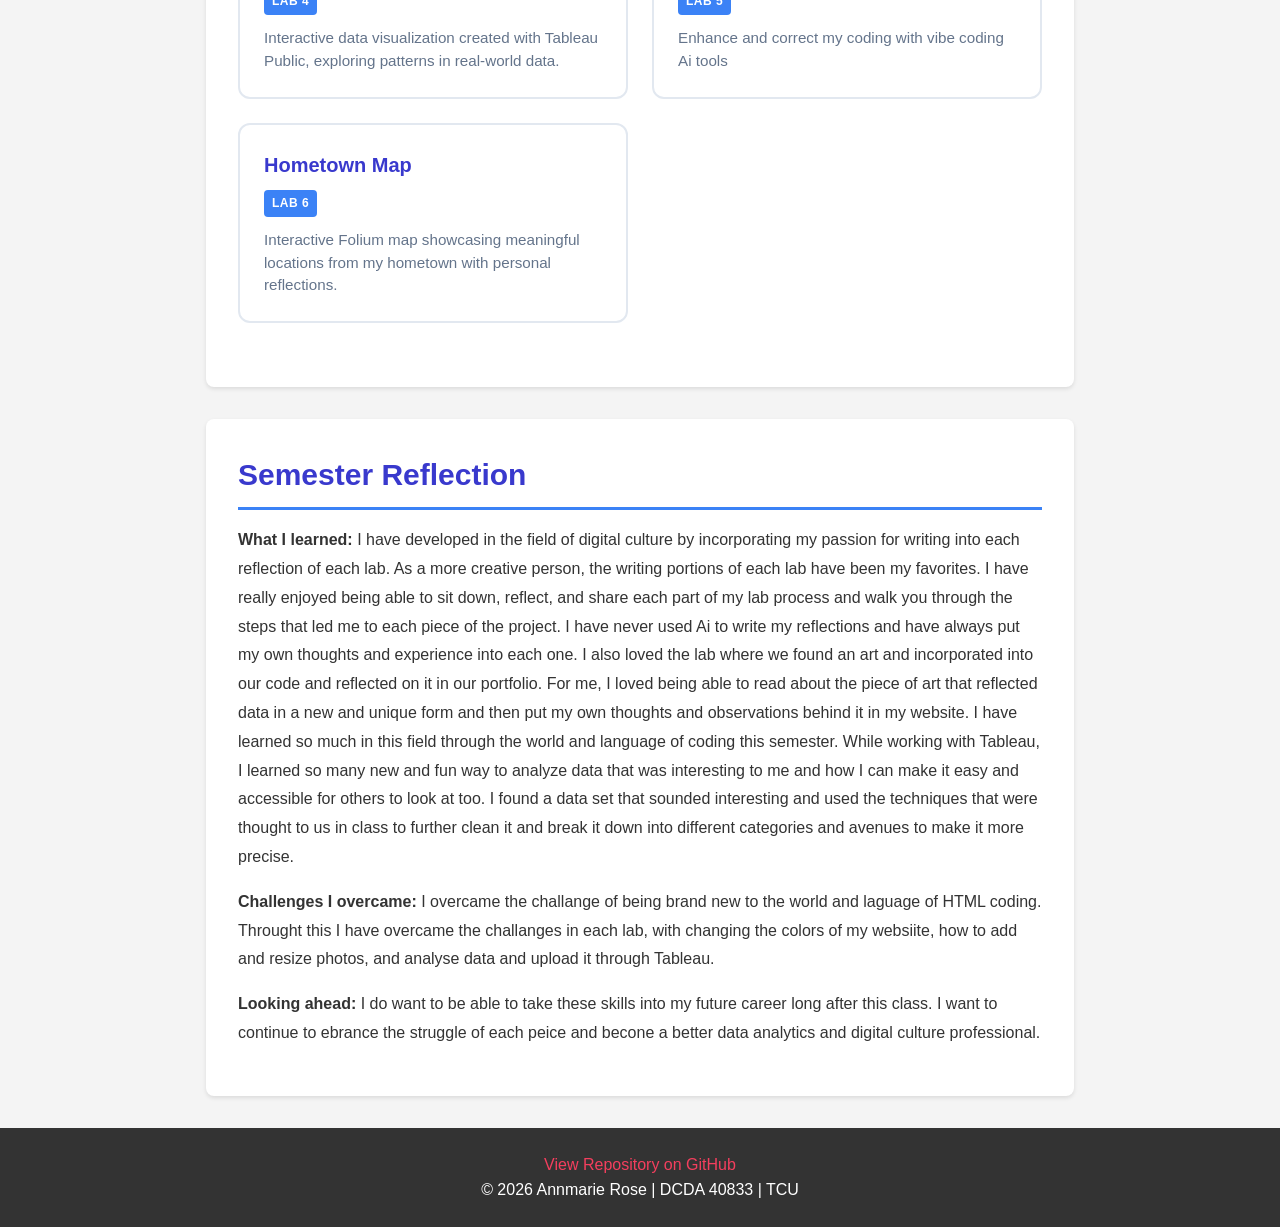
==== commit cbb98e4d: "Update index.html" ====
--- a/index.html
+++ b/index.html
@@ -104,7 +104,6 @@
             <!-- TODO: After completing all labs, write a reflection on your growth -->
             <p><strong>What I learned:</strong> I have developed in the field of digital culture by incorporating my passion for writing into each reflection of each lab. As a more creative person, the writing portions of each lab have been my favorites. I have really enjoyed being able to sit down, reflect, and share each part of my lab process and walk you through the steps that led me to each piece of the project. I have never used Ai to write my reflections and have always put my own thoughts and experience into each one. I also loved the lab where we found an art and incorporated into our code and reflected on it in our portfolio. For me, I loved being able to read about the piece of art that reflected data in a new and unique form and then put my own thoughts and observations behind it in my website. I have learned so much in this field through the world and language of coding this semester. While working with Tableau, I learned so many new and fun way to analyze data that was interesting to me and how I can make it easy and accessible for others to look at too. I found a data set that sounded interesting and used the techniques that were thought to us in class to further clean it and break it down into different categories and avenues to make it more precise. </p>
             <p><strong>Challenges I overcame:</strong> I overcame the challange of being brand new to the world and laguage of HTML coding. Throught this I have overcame the challanges in each lab, with changing the colors of my websiite, how to add and resize photos, and analyse data and upload it through Tableau.</p>
-            <p><strong>How I grew:</strong> [How did your understanding of digital culture and data analytics evolve?]</p>
             <p><strong>Looking ahead:</strong> I do want to be able to take these skills into my future career long after this class. I want to continue to ebrance the struggle of each peice and becone a better data analytics and digital culture professional.</p>
         </section>
     </main>
